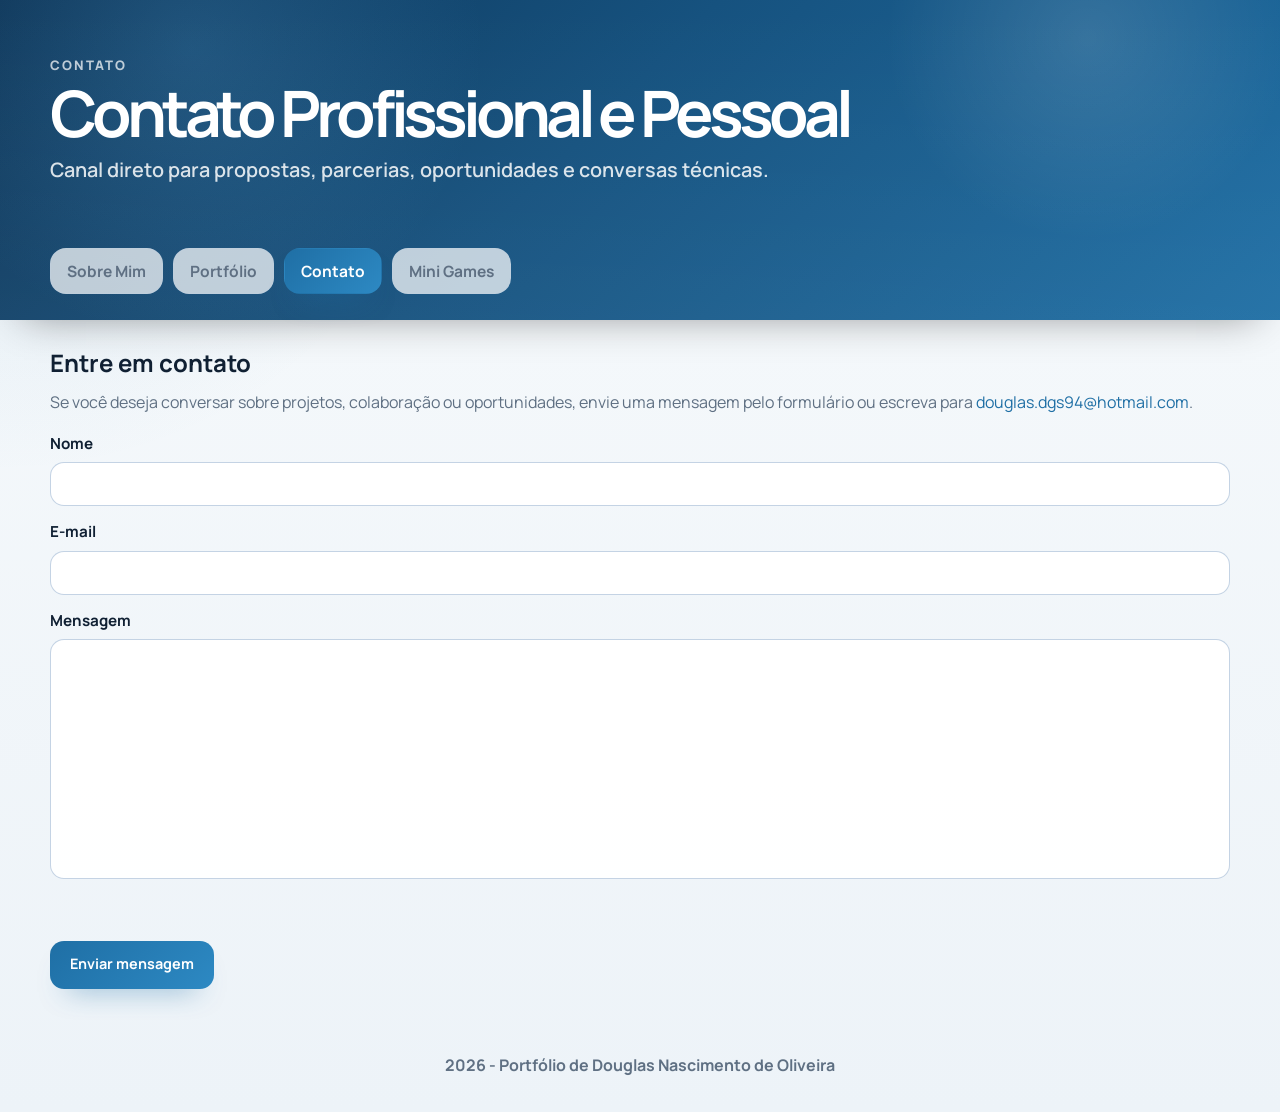
==== contato.html @ 4e3f5810 "Refactor portfolio website: Update contato, minigames, portfolio, and sobre-mim pages; remove formac" ====
﻿<!DOCTYPE html>
<html lang="pt-BR">
<head>
    <meta charset="UTF-8">
    <meta name="viewport" content="width=device-width, initial-scale=1.0">
    <title>Contato | Portfólio</title>
    <link rel="preconnect" href="https://fonts.googleapis.com">
    <link rel="preconnect" href="https://fonts.gstatic.com" crossorigin>
    <link href="https://fonts.googleapis.com/css2?family=Manrope:wght@400;600;700;800&display=swap" rel="stylesheet">
    <link href="https://unpkg.com/boxicons@2.1.4/css/boxicons.min.css" rel="stylesheet">
    <link rel="stylesheet" href="assets/style.css">
    <script src="assets/js/site.js" defer></script>
</head>
<body>
    <header>
        <div class="hero">
            <div class="hero-copy">
                <p class="eyebrow">Contato</p>
                <h1>Contato Profissional e Pessoal</h1>
                <h2>Canal direto para propostas, parcerias, oportunidades e conversas técnicas.</h2>
            </div>
        </div>
    </header>

    <main class="container">
        <nav class="site-nav" aria-label="Navegação principal">
            <button class="nav-toggle" type="button" aria-expanded="false" aria-label="Abrir navegação" data-nav-toggle>
                <span></span>
                <span></span>
                <span></span>
            </button>
            <div class="tabs" data-nav-menu>
                <a class="tab-link" href="sobre-mim.html">Sobre Mim</a>
                <a class="tab-link" href="portfolio.html">Portfólio</a>
                <a class="tab-link active" href="contato.html">Contato</a>
                <div class="tab-dropdown">
                    <a class="tab-link" href="minigames.html">Mini Games</a>
                    <div class="dropdown-menu">
                        <a class="dropdown-link" href="minigames.html">Snake</a>
                        <a class="dropdown-link" href="minigames.html?game=pong">Pong</a>
                        <a class="dropdown-link" href="minigames.html?game=arkanoid">Arkanoid</a>
                    </div>
                </div>
            </div>
        </nav>

        <section class="card highlight">
            <h2>Entre em contato</h2>
            <p class="lead">Se você deseja conversar sobre projetos, colaboração ou oportunidades, envie uma mensagem pelo formulário ou escreva para <a href="mailto:douglas.dgs94@hotmail.com">douglas.dgs94@hotmail.com</a>.</p>

            <form class="contact-form" id="contact-form">
                <div>
                    <label for="name">Nome</label>
                    <input type="text" id="name" name="name" required>
                </div>

                <div class="form-row">
                    <div>
                        <label for="email">E-mail</label>
                        <input type="email" id="email" name="email" required>
                    </div>
                </div>

                <div>
                    <label for="message">Mensagem</label>
                    <textarea id="message" name="message" rows="6" required></textarea>
                </div>

                <div id="form-status" class="form-status" aria-live="polite"></div>
                <button class="btn" id="submit-button" type="submit">Enviar mensagem</button>
            </form>
        </section>
    </main>

    <footer class="footer">
        2026 - Portfólio de Douglas Nascimento de Oliveira
    </footer>
    <script>
        const FORMSPREE_ENDPOINT = "https://formspree.io/f/maqpvley";

        const form = document.getElementById("contact-form");
        const status = document.getElementById("form-status");
        const submitButton = document.getElementById("submit-button");

        function setStatus(message, type) {
            status.textContent = message;
            status.className = `form-status ${type}`;
        }

        form.addEventListener("submit", async (event) => {
            event.preventDefault();

            if (FORMSPREE_ENDPOINT.includes("SEU_FORM_ID")) {
                setStatus("Configure o endpoint do Formspree no arquivo contato.html para ativar o envio.", "error");
                return;
            }

            const formData = new FormData(form);
            submitButton.disabled = true;
            submitButton.textContent = "Enviando...";
            setStatus("", "");

            try {
                const response = await fetch(FORMSPREE_ENDPOINT, {
                    method: "POST",
                    headers: {
                        Accept: "application/json"
                    },
                    body: formData
                });

                if (!response.ok) {
                    throw new Error("Falha no envio");
                }

                form.reset();
                setStatus("Mensagem enviada com sucesso.", "success");
            } catch (error) {
                setStatus("Não foi possível enviar a mensagem agora. Tente novamente em instantes.", "error");
            } finally {
                submitButton.disabled = false;
                submitButton.textContent = "Enviar mensagem";
            }
        });
    </script>
</body>
</html>
---- assets/style.css ----
:root {
  --bg: #f4f7fb;
  --bg-soft: #e8eef6;
  --surface: rgba(255, 255, 255, 0.84);
  --surface-strong: #ffffff;
  --text: #102033;
  --muted: #5f7083;
  --primary: #1f6fa5;
  --primary-light: #2d89c3;
  --primary-dark: #0f3f63;
  --accent: #7b8ea3;
  --border: rgba(155, 176, 199, 0.26);
  --border-strong: rgba(121, 153, 186, 0.36);
  --shadow: 0 24px 60px -34px rgba(17, 45, 72, 0.36);
  --shadow-soft: 0 18px 42px -30px rgba(17, 45, 72, 0.28);
  --radius: 22px;
  --radius-sm: 14px;
}

* {
  box-sizing: border-box;
}

html {
  overflow-y: scroll;
  scroll-behavior: smooth;
}

body {
  margin: 0;
  font-family: "Manrope", "Segoe UI", system-ui, -apple-system, sans-serif;
  color: var(--text);
  line-height: 1.6;
  min-height: 100vh;
  display: flex;
  flex-direction: column;
  background:
    radial-gradient(circle at top left, rgba(31, 111, 165, 0.12), transparent 28%),
    linear-gradient(180deg, #f7fafc 0%, #edf3f8 100%);
}

main {
  flex: 1;
  width: 100%;
}

a {
  color: var(--primary);
  text-decoration: none;
  transition: color 0.2s ease;
}

a:hover {
  color: var(--primary-light);
}

header {
  position: relative;
  overflow: hidden;
  padding: 34px 16px 110px;
  min-height: 320px;
  color: #fff;
  background:
    radial-gradient(circle at 15% 15%, rgba(88, 165, 217, 0.22), transparent 26%),
    radial-gradient(circle at 85% 12%, rgba(255, 255, 255, 0.12), transparent 18%),
    linear-gradient(135deg, #0e3557 0%, #16527f 45%, #1f6fa5 100%);
  box-shadow: 0 18px 40px -24px rgba(0, 0, 0, 0.45);
}

header::after {
  content: "";
  position: absolute;
  inset: 0;
  background: linear-gradient(180deg, transparent 0%, rgba(255, 255, 255, 0.04) 100%);
  pointer-events: none;
}

.container {
  width: min(1180px, calc(100vw - 32px));
  margin: -72px auto 0;
  position: relative;
  z-index: 2;
}

.hero {
  width: min(1180px, 100%);
  margin: 0 auto;
  display: grid;
  gap: 12px;
  align-items: center;
  min-height: 176px;
}

.hero-split {
  grid-template-columns: minmax(0, 1.2fr) minmax(240px, 0.8fr);
  gap: 28px;
}

.hero-copy {
  display: grid;
  gap: 4px;
  align-content: start;
}

.hero-panel {
  display: grid;
  gap: 14px;
  justify-self: end;
}

.hero .eyebrow {
  margin: 0;
  min-height: 20px;
  font-size: 0.82rem;
  font-weight: 800;
  line-height: 1.2;
  letter-spacing: 0.14em;
  text-transform: uppercase;
  color: rgba(255, 255, 255, 0.72);
}

.hero h1 {
  margin: 0;
  min-height: 68px;
  font-size: clamp(2.35rem, 5vw, 4.25rem);
  line-height: 0.98;
  letter-spacing: -0.08em;
}

.hero h2 {
  margin: 0;
  max-width: 760px;
  min-height: 0;
  font-size: clamp(1.02rem, 2vw, 1.24rem);
  font-weight: 600;
  color: rgba(255, 255, 255, 0.84);
}

.hero p {
  margin: 0;
  color: rgba(255, 255, 255, 0.86);
}

.hero-typing-line {
  margin: 0;
  min-height: 30px;
  font-size: 1.04rem;
  font-weight: 600;
}

.typed-text {
  color: #dbf1ff;
}

.typed-cursor {
  display: inline-block;
  margin-left: 4px;
  color: #dbf1ff;
  animation: typing-cursor 0.9s infinite;
}

@keyframes typing-cursor {
  0%, 49% {
    opacity: 1;
  }

  50%, 100% {
    opacity: 0;
  }
}

.hero-actions,
.hero-meta {
  display: flex;
  flex-wrap: wrap;
  gap: 12px;
}

.hero-pill,
.hero-stat {
  border: 1px solid rgba(255, 255, 255, 0.14);
  background: transparent;
  backdrop-filter: none;
  box-shadow: none;
}

.hero-pill {
  display: inline-flex;
  align-items: center;
  justify-content: center;
  min-height: 42px;
  padding: 10px 16px;
  border-radius: 999px;
  color: rgba(255, 255, 255, 0.92);
  font-weight: 700;
}

.hero-stat {
  padding: 0;
  border: none;
}

.hero-stat strong,
.hero-stat span {
  display: block;
}

.hero-stat strong {
  font-size: 1.38rem;
  font-weight: 800;
}

.hero-stat span {
  color: rgba(255, 255, 255, 0.74);
}

.site-nav {
  margin-bottom: 22px;
}

.site-nav + section,
.site-nav + .grid,
.site-nav + .card {
  margin-top: 42px;
}

.nav-toggle {
  display: none;
  width: 52px;
  height: 52px;
  margin-left: auto;
  margin-bottom: 12px;
  border: 1px solid rgba(214, 224, 234, 0.92);
  border-radius: 16px;
  background: rgba(255, 255, 255, 0.9);
  box-shadow: var(--shadow-soft);
  padding: 0;
  cursor: pointer;
}

.nav-toggle span {
  display: block;
  width: 20px;
  height: 2px;
  margin: 4px auto;
  border-radius: 999px;
  background: var(--primary-dark);
}

.tabs {
  display: flex;
  align-items: center;
  gap: 10px;
  padding: 0;
  margin: 0;
  border: none;
  background: transparent;
  backdrop-filter: none;
  box-shadow: none;
  flex-wrap: wrap;
}

.tab-link {
  display: inline-flex;
  align-items: center;
  justify-content: center;
  min-height: 46px;
  padding: 0 16px;
  border-radius: 16px;
  border: 1px solid rgba(191, 208, 225, 0.42);
  background: rgba(255, 255, 255, 0.72);
  color: var(--muted);
  font-size: 0.97rem;
  font-weight: 700;
  text-align: center;
  transition: transform 0.2s ease, color 0.2s ease, background 0.2s ease, border-color 0.2s ease, box-shadow 0.2s ease;
}

.tab-link:hover {
  transform: translateY(-1px);
  color: var(--primary);
  background: rgba(255, 255, 255, 0.96);
  border-color: rgba(45, 137, 195, 0.28);
}

.tab-link.active {
  color: #fff;
  background: linear-gradient(135deg, var(--primary) 0%, var(--primary-light) 100%);
  border-color: transparent;
  box-shadow: 0 16px 30px -18px rgba(31, 111, 165, 0.72);
}

.tab-dropdown {
  position: relative;
}

.dropdown-menu {
  position: absolute;
  top: calc(100% + 8px);
  left: 0;
  min-width: 100%;
  display: grid;
  gap: 6px;
  padding: 8px;
  border-radius: 18px;
  border: 1px solid rgba(214, 224, 234, 0.92);
  background: rgba(255, 255, 255, 0.96);
  box-shadow: var(--shadow-soft);
  opacity: 0;
  visibility: hidden;
  transform: translateY(-6px);
  transition: opacity 0.18s ease, transform 0.18s ease, visibility 0.18s ease;
  z-index: 30;
}

.tab-dropdown:hover .dropdown-menu,
.tab-dropdown:focus-within .dropdown-menu {
  opacity: 1;
  visibility: visible;
  transform: translateY(0);
}

.dropdown-link {
  display: inline-flex;
  align-items: center;
  justify-content: center;
  min-height: 42px;
  padding: 10px 12px;
  border-radius: 12px;
  color: var(--muted);
  font-weight: 700;
}

.dropdown-link:hover {
  color: var(--primary);
  background: rgba(45, 137, 195, 0.08);
}

.card {
  margin-bottom: 20px;
  padding: 8px 0 18px;
  border-radius: 0;
  border: none;
  background: transparent;
  backdrop-filter: none;
  box-shadow: none;
}

.highlight {
  border: none;
  background: transparent;
}

.grid {
  display: grid;
  gap: 16px;
}

.cols-2 {
  grid-template-columns: repeat(auto-fit, minmax(280px, 1fr));
}

.cols-3 {
  grid-template-columns: repeat(auto-fit, minmax(230px, 1fr));
}

.lead {
  margin: 0 0 16px;
  color: var(--muted);
}

.muted {
  color: var(--muted);
}

.badge {
  display: inline-flex;
  align-items: center;
  justify-content: center;
  width: fit-content;
  min-height: 36px;
  padding: 6px 12px;
  border-radius: 999px;
  font-size: 0.82rem;
  font-weight: 800;
}

.badge.success {
  color: #146b56;
  background: rgba(76, 196, 159, 0.14);
}

.badge.muted {
  color: #607184;
  background: rgba(96, 113, 132, 0.1);
}

.notice {
  padding: 14px 16px;
  border-radius: 14px;
  border: 1px dashed rgba(159, 184, 209, 0.54);
  background: rgba(234, 242, 251, 0.82);
  color: var(--muted);
}

.info-strip {
  display: flex;
  gap: 12px;
  align-items: flex-start;
}

.info-icon {
  width: 34px;
  height: 34px;
  border-radius: 50%;
  display: grid;
  place-items: center;
  flex-shrink: 0;
  color: var(--primary);
  background: rgba(31, 111, 165, 0.1);
}

.profile-summary {
  display: grid;
  grid-template-columns: minmax(180px, 240px) minmax(0, 1fr);
  gap: 28px;
  align-items: center;
}

.profile-photo {
  width: 100%;
  max-width: 228px;
  justify-self: center;
  border-radius: 24px;
  border: 1px solid rgba(194, 214, 234, 0.7);
  box-shadow: 0 24px 44px -32px rgba(17, 45, 72, 0.42);
}

.topic-card {
  display: grid;
  gap: 10px;
  padding: 20px;
  border-radius: 18px;
  border: 1px solid rgba(216, 228, 241, 0.92);
  background: var(--surface-strong);
  transition: transform 0.22s ease, box-shadow 0.22s ease, border-color 0.22s ease;
}

.topic-card:hover {
  transform: translateY(-5px);
  border-color: rgba(45, 137, 195, 0.38);
  box-shadow: 0 24px 50px -36px rgba(17, 45, 72, 0.42);
}

.topic-card h3,
.card h2,
.card h3 {
  margin: 0 0 8px;
}

.bullet-list {
  margin: 0;
  padding-left: 18px;
  display: grid;
  gap: 8px;
  color: var(--muted);
}

.contact-form {
  display: grid;
  gap: 14px;
}

.form-row {
  display: grid;
  gap: 18px;
  grid-template-columns: repeat(auto-fit, minmax(220px, 1fr));
}

label {
  display: block;
  margin-bottom: 6px;
  font-size: 0.95rem;
  font-weight: 700;
}

input,
textarea,
button {
  font-family: inherit;
}

input,
textarea {
  width: 100%;
  padding: 12px 14px;
  border-radius: 14px;
  border: 1px solid rgba(183, 202, 223, 0.82);
  background: rgba(255, 255, 255, 0.94);
  color: var(--text);
  transition: border-color 0.16s ease, box-shadow 0.16s ease, transform 0.16s ease;
}

textarea {
  min-height: 240px;
  resize: none;
}

input:focus,
textarea:focus {
  outline: none;
  border-color: rgba(45, 137, 195, 0.5);
  box-shadow: 0 0 0 4px rgba(45, 137, 195, 0.12);
}

.btn {
  display: inline-flex;
  align-items: center;
  justify-content: center;
  width: fit-content;
  min-height: 48px;
  padding: 0 20px;
  border: none;
  border-radius: 14px;
  background: linear-gradient(135deg, var(--primary) 0%, var(--primary-light) 100%);
  color: #fff;
  font-size: 0.9rem;
  font-weight: 700;
  line-height: 1;
  white-space: nowrap;
  cursor: pointer;
  box-shadow: 0 16px 28px -18px rgba(31, 111, 165, 0.72);
  transition: transform 0.18s ease, box-shadow 0.18s ease, filter 0.18s ease;
}

.btn:hover {
  transform: translateY(-2px);
  box-shadow: 0 22px 36px -20px rgba(31, 111, 165, 0.72);
  filter: saturate(1.05);
  color: #fff;
}

.btn .bx {
  margin-right: 8px;
  font-size: 1.1rem;
}

.social-links {
  display: flex;
  gap: 12px;
  flex-wrap: wrap;
  margin-top: 10px;
}

.social-link {
  width: 48px;
  height: 48px;
  display: inline-flex;
  align-items: center;
  justify-content: center;
  border-radius: 14px;
  border: 1px solid rgba(191, 208, 225, 0.42);
  background: rgba(255, 255, 255, 0.72);
  color: var(--primary);
  box-shadow: var(--shadow-soft);
  transition: transform 0.18s ease, box-shadow 0.18s ease, background 0.18s ease, color 0.18s ease;
}

.social-link .bx {
  font-size: 1.35rem;
}

.social-link:hover {
  transform: translateY(-2px);
  background: linear-gradient(135deg, var(--primary) 0%, var(--primary-light) 100%);
  color: #fff;
  box-shadow: 0 18px 32px -20px rgba(31, 111, 165, 0.62);
}

.actions {
  display: flex;
  gap: 10px;
  flex-wrap: wrap;
}

.actions .btn {
  width: 100%;
}

.cards-equal {
  align-items: stretch;
}

.cards-equal .topic-card {
  min-height: 280px;
  height: 100%;
}

.cards-equal .topic-card .actions {
  margin-top: auto;
  padding-top: 18px;
}

.timeline-card {
  overflow: hidden;
}

.timeline {
  position: relative;
  display: grid;
  gap: 22px;
  padding-left: 24px;
}

.timeline::before {
  content: "";
  position: absolute;
  left: 67px;
  top: 8px;
  bottom: 8px;
  width: 2px;
  background: linear-gradient(180deg, #cfe0f1 0%, #8ab2d1 100%);
}

.timeline-item {
  position: relative;
  display: grid;
  grid-template-columns: 84px minmax(0, 1fr);
  gap: 22px;
  align-items: start;
}

.timeline-year {
  position: relative;
  padding-top: 2px;
  color: var(--primary);
  font-weight: 800;
  letter-spacing: 0.04em;
  text-transform: uppercase;
}

.timeline-year::after {
  content: "";
  position: absolute;
  top: 8px;
  right: -14px;
  width: 14px;
  height: 14px;
  border-radius: 50%;
  background: #ffffff;
  border: 4px solid var(--primary);
  box-shadow: 0 0 0 6px rgba(31, 111, 165, 0.12);
}

.timeline-content {
  min-width: 0;
}

.form-status {
  min-height: 24px;
  margin-top: 2px;
  font-size: 0.92rem;
  font-weight: 700;
}

.form-status.success {
  color: #0b7a5b;
}

.form-status.error {
  color: #b11d3f;
}

.btn:disabled {
  opacity: 0.72;
  cursor: wait;
  transform: none;
}

.footer {
  padding: 26px 12px 34px;
  text-align: center;
  color: var(--muted);
  font-weight: 700;
}

.snake-layout {
  margin-top: 42px;
  align-items: start;
  grid-template-columns: minmax(0, 1.35fr) minmax(320px, 0.8fr);
}

.snake-layout > .card {
  margin-bottom: 0;
  align-self: start;
  height: 100%;
  padding: 0;
  border: none;
  background: transparent;
  box-shadow: none;
  backdrop-filter: none;
}

.snake-stage {
  display: grid;
  gap: 14px;
}

.game-stage-header {
  display: grid;
  grid-template-columns: 0 minmax(0, 1fr) auto;
  align-items: center;
  gap: 12px;
  min-height: 56px;
}

.game-stage-spacer {
  display: none;
}

.game-stage-title {
  margin: 0;
  justify-self: start;
  text-align: left;
  font-size: 1.18rem;
  line-height: 1.1;
  white-space: nowrap;
}

.game-stage-meta {
  display: flex;
  align-items: center;
  justify-content: flex-end;
  gap: 18px;
  flex-wrap: nowrap;
  min-width: 0;
}

.game-stage-scoreboard {
  display: flex;
  justify-content: flex-end;
  gap: 10px;
  flex-wrap: nowrap;
  flex: 0 0 auto;
}

.game-lives {
  display: flex;
  align-items: center;
  order: -1;
  flex: 0 0 auto;
  gap: 8px;
  margin-right: 6px;
  min-width: 52px;
}

.game-life-icon {
  font-size: 1.3rem;
  line-height: 1;
  color: #ff4f6f;
  filter: drop-shadow(0 2px 6px rgba(255, 79, 111, 0.22));
}

.game-life-icon.empty {
  color: #b8c5d8;
  filter: none;
}

.game-stage-chip {
  display: inline-flex;
  align-items: center;
  justify-content: center;
  min-width: 96px;
  gap: 6px;
  padding: 8px 12px;
  border-radius: 999px;
  border: 1px solid #d4e4fb;
  background: #eef4fb;
  color: #144c73;
  font-size: 0.88rem;
  font-weight: 800;
  white-space: nowrap;
}

.snake-board-shell {
  padding: 16px;
  border-radius: 24px;
  background:
    radial-gradient(circle at top left, rgba(57, 151, 211, 0.18), transparent 32%),
    linear-gradient(180deg, rgba(232, 242, 252, 0.95) 0%, rgba(214, 231, 247, 0.88) 100%);
  border: 1px solid #cfe0f1;
  box-shadow: inset 0 1px 0 rgba(255, 255, 255, 0.7);
}

.snake-board {
  width: 100%;
  max-width: 760px;
  aspect-ratio: 16 / 9;
  display: block;
  margin: 0 auto;
  border-radius: 18px;
  border: 1px solid #b9d1e6;
  background: #0c1f30;
  box-shadow:
    inset 0 0 0 1px rgba(255, 255, 255, 0.04),
    0 18px 40px -28px rgba(10, 42, 74, 0.42);
}

.snake-actions {
  display: flex;
  gap: 12px;
  flex-wrap: wrap;
  align-items: center;
}

.snake-actions .notice {
  flex: 1 1 260px;
}

.snake-panel {
  display: flex;
  flex-direction: column;
  gap: 18px;
}

.control-section {
  display: flex;
  flex: 1;
  align-items: center;
  justify-content: center;
  text-align: center;
}

.game-pad {
  display: grid;
  grid-template-columns: repeat(3, minmax(74px, 92px));
  gap: 12px;
  justify-content: center;
  margin: 0 auto;
}

.control-btn {
  width: 100%;
  min-height: 74px;
  border-radius: 22px;
  display: inline-flex;
  align-items: center;
  justify-content: center;
  font-size: 1.9rem;
  font-weight: 800;
  padding: 0;
  background: linear-gradient(180deg, #2f84be 0%, #1f6eaa 100%);
  border: 1px solid rgba(10, 58, 95, 0.18);
  box-shadow:
    0 16px 26px -18px rgba(19, 93, 148, 0.8),
    inset 0 1px 0 rgba(255, 255, 255, 0.18);
}

.control-btn svg {
  display: block;
  width: 48px;
  height: 48px;
  overflow: visible;
  user-select: none;
  pointer-events: none;
}

.control-btn path {
  fill: none;
  stroke: #ffffff;
  stroke-width: 3.25;
  stroke-linecap: round;
  stroke-linejoin: round;
}

.control-btn.up {
  grid-column: 2;
}

.control-btn.left {
  grid-column: 1;
  grid-row: 2;
}

.control-btn.down {
  grid-column: 2;
  grid-row: 2;
}

.control-btn.right {
  grid-column: 3;
  grid-row: 2;
}

.snake-actions-panel {
  margin-top: auto;
  flex-direction: column;
  align-items: stretch;
  flex: 0 0 auto;
}

.game-inline-tip {
  color: var(--muted);
  font-weight: 700;
}

.game-inline-tip-panel {
  width: 100%;
  text-align: center;
  font-size: 0.96rem;
  color: #35556f;
}

.snake-actions-panel .notice,
.snake-actions-panel .game-inline-tip-panel {
  width: 100%;
}

.snake-actions-panel .notice {
  flex: 0 0 auto;
  min-height: 0;
  padding: 16px 18px;
}

@media (max-width: 900px) {
  .snake-layout {
    grid-template-columns: 1fr;
  }

  .snake-layout > .card {
    height: auto;
  }

  .game-stage-header {
    grid-template-columns: 1fr;
    min-height: 0;
  }

  .game-stage-meta,
  .game-stage-scoreboard {
    justify-content: center;
  }
}

@media (max-width: 760px) {
  header {
    padding: 28px 16px 96px;
    min-height: 280px;
  }

  .container {
    width: min(100%, calc(100vw - 20px));
    margin-top: -58px;
  }

  .hero,
  .hero-split,
  .profile-summary {
    grid-template-columns: 1fr;
  }

  .hero {
    min-height: 0;
  }

  .hero .eyebrow,
  .hero h1,
  .hero h2 {
    min-height: 0;
  }

  .hero-panel {
    justify-self: stretch;
  }

  .hero-actions,
  .hero-meta {
    flex-direction: column;
    align-items: stretch;
  }

  .hero-pill,
  .hero-actions .btn {
    width: 100%;
  }

  .nav-toggle {
    display: inline-flex;
    flex-direction: column;
    justify-content: center;
    align-items: center;
  }

  .tabs {
    display: none;
    flex-direction: column;
    align-items: stretch;
    gap: 8px;
    padding: 12px;
    border-radius: 20px;
    border: 1px solid rgba(214, 224, 234, 0.92);
    background: rgba(255, 255, 255, 0.92);
    box-shadow: var(--shadow-soft);
  }

  .tabs.is-open {
    display: flex;
  }

  .tab-link,
  .tab-dropdown > .tab-link {
    width: 100%;
    justify-content: flex-start;
  }

  .tab-dropdown {
    display: grid;
    gap: 8px;
  }

  .dropdown-menu {
    position: static;
    min-width: 0;
    display: grid;
    opacity: 1;
    visibility: visible;
    transform: none;
    box-shadow: none;
    background: transparent;
    border: none;
    padding: 0;
  }

  .timeline {
    padding-left: 0;
  }

  .timeline::before {
    left: 8px;
  }

  .timeline-item {
    grid-template-columns: 1fr;
    gap: 14px;
    padding-left: 28px;
  }

  .timeline-year::after {
    left: -27px;
    right: auto;
  }

  .snake-board-shell {
    padding: 12px;
  }

  .game-stage-title {
    font-size: 1.1rem;
  }

  .game-pad {
    grid-template-columns: repeat(3, minmax(70px, 1fr));
    width: 100%;
    max-width: 320px;
  }

  .control-btn {
    min-height: 68px;
    font-size: 1.7rem;
  }

  .control-btn svg {
    width: 44px;
    height: 44px;
  }
}
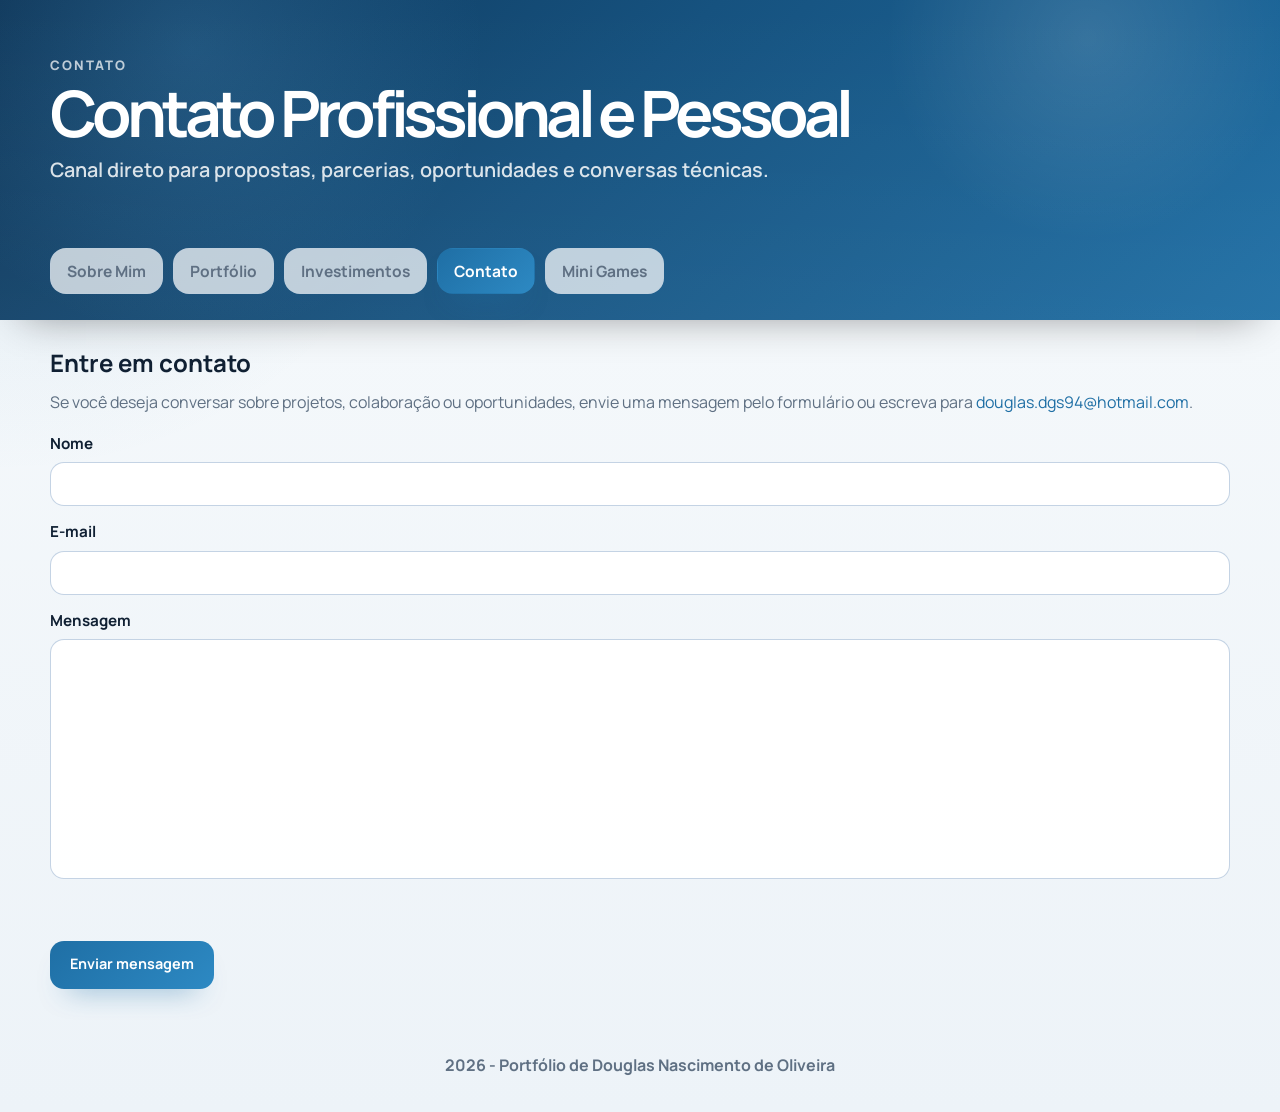
==== commit ada720a9: "Add investments page with Power BI dashboard and project details" ====
--- a/contato.html
+++ b/contato.html
@@ -32,6 +32,7 @@
             <div class="tabs" data-nav-menu>
                 <a class="tab-link" href="sobre-mim.html">Sobre Mim</a>
                 <a class="tab-link" href="portfolio.html">Portfólio</a>
+                <a class="tab-link" href="investimentos.html">Investimentos</a>
                 <a class="tab-link active" href="contato.html">Contato</a>
                 <div class="tab-dropdown">
                     <a class="tab-link" href="minigames.html">Mini Games</a>
--- a/assets/style.css
+++ b/assets/style.css
@@ -684,6 +684,57 @@
   font-weight: 700;
 }
 
+.investments-page {
+  width: min(1560px, calc(100vw - 32px));
+  position: relative;
+  left: 50%;
+  transform: translateX(-50%);
+}
+
+.investments-layout {
+  width: min(1480px, 100%);
+  margin: 0 auto;
+  display: grid;
+  gap: 22px;
+  grid-template-columns: minmax(360px, 410px) minmax(0, 1fr);
+  align-items: stretch;
+}
+
+.investments-shell {
+  display: grid;
+  height: auto;
+}
+
+.investments-info {
+  position: sticky;
+  top: 20px;
+  height: 100%;
+}
+
+.investments-copy {
+  max-width: 760px;
+}
+
+.report-embed {
+  width: 100%;
+  padding: 8px;
+  border-radius: 24px;
+  border: 1px solid rgba(216, 228, 241, 0.92);
+  background: rgba(255, 255, 255, 0.84);
+  box-shadow: var(--shadow-soft);
+}
+
+.report-frame {
+  width: 100%;
+  display: block;
+  aspect-ratio: 16 / 9;
+  height: auto;
+  min-height: 0;
+  border: 0;
+  border-radius: 18px;
+  background: #f8fbfe;
+}
+
 .snake-layout {
   margin-top: 42px;
   align-items: start;
@@ -923,6 +974,25 @@
 }
 
 @media (max-width: 900px) {
+  .investments-layout {
+    width: 100%;
+    grid-template-columns: 1fr;
+  }
+
+  .investments-info {
+    position: static;
+    height: auto;
+  }
+
+  .investments-shell {
+    height: auto;
+  }
+
+  .report-embed {
+    height: auto;
+    min-height: 0;
+  }
+
   .snake-layout {
     grid-template-columns: 1fr;
   }
@@ -939,6 +1009,16 @@
   .game-stage-meta,
   .game-stage-scoreboard {
     justify-content: center;
+  }
+
+  .report-embed {
+    padding: 14px;
+  }
+
+  .report-frame {
+    aspect-ratio: 16 / 9;
+    height: auto;
+    min-height: 0;
   }
 }
 
@@ -949,8 +1029,26 @@
   }
 
   .container {
+      width: min(100%, calc(100vw - 20px));
+      margin-top: -58px;
+    }
+
+  .investments-page {
     width: min(100%, calc(100vw - 20px));
-    margin-top: -58px;
+    left: 0;
+    transform: none;
+  }
+
+  .report-embed {
+    padding: 8px;
+    border-radius: 18px;
+  }
+
+  .report-frame {
+    aspect-ratio: 16 / 9;
+    height: auto;
+    min-height: 0;
+    border-radius: 14px;
   }
 
   .hero,
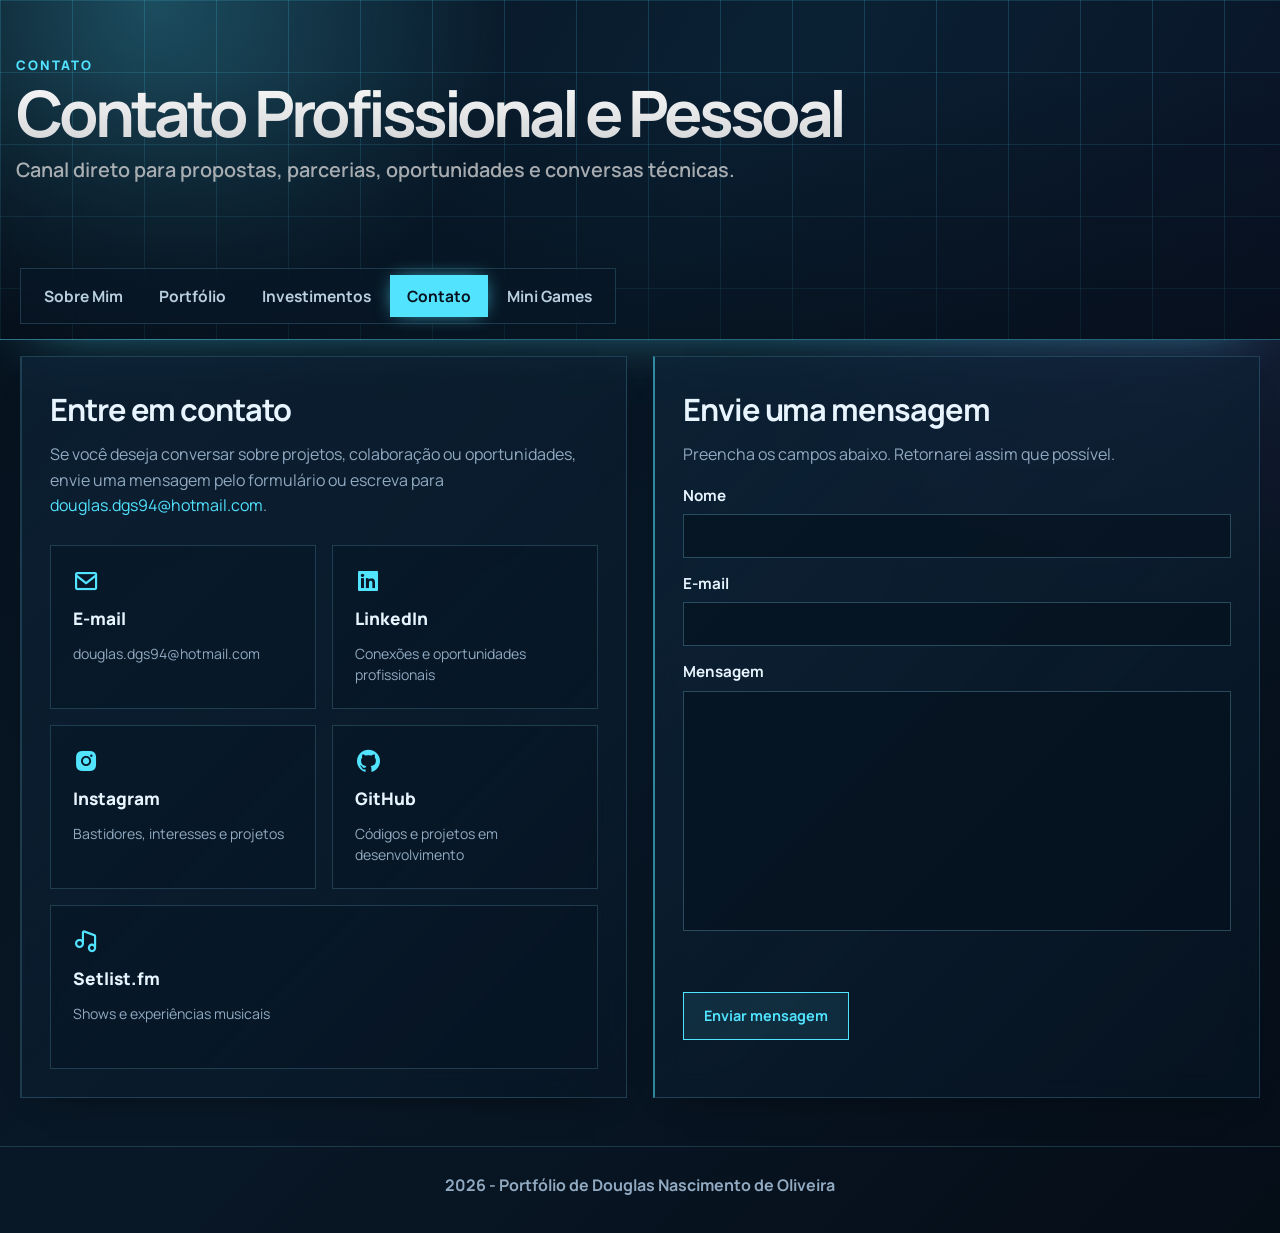
==== commit 00732ee2: "Enhance styling and layout: update container width, refresh visual system with new color scheme, and" ====
--- a/contato.html
+++ b/contato.html
@@ -8,6 +8,8 @@
     <link rel="preconnect" href="https://fonts.gstatic.com" crossorigin>
     <link href="https://fonts.googleapis.com/css2?family=Manrope:wght@400;600;700;800&display=swap" rel="stylesheet">
     <link href="https://unpkg.com/boxicons@2.1.4/css/boxicons.min.css" rel="stylesheet">
+    <link rel="icon" type="image/png" href="assets/favicon.png">
+    <link rel="shortcut icon" href="assets/favicon.png" type="image/png">
     <link rel="stylesheet" href="assets/style.css">
     <script src="assets/js/site.js" defer></script>
 </head>
@@ -30,12 +32,13 @@
                 <span></span>
             </button>
             <div class="tabs" data-nav-menu>
-                <a class="tab-link" href="sobre-mim.html">Sobre Mim</a>
+                <a class="tab-link" href="index.html">Sobre Mim</a>
                 <a class="tab-link" href="portfolio.html">Portfólio</a>
                 <a class="tab-link" href="investimentos.html">Investimentos</a>
                 <a class="tab-link active" href="contato.html">Contato</a>
-                <div class="tab-dropdown">
+                <div class="tab-dropdown" data-dropdown>
                     <a class="tab-link" href="minigames.html">Mini Games</a>
+                    <button class="dropdown-toggle" type="button" aria-expanded="false" aria-label="Abrir submenu de Mini Games" data-dropdown-toggle>+</button>
                     <div class="dropdown-menu">
                         <a class="dropdown-link" href="minigames.html">Snake</a>
                         <a class="dropdown-link" href="minigames.html?game=pong">Pong</a>
@@ -45,10 +48,43 @@
             </div>
         </nav>
 
-        <section class="card highlight">
+        <div class="contact-layout">
+        <section class="card highlight contact-info-card">
             <h2>Entre em contato</h2>
             <p class="lead">Se você deseja conversar sobre projetos, colaboração ou oportunidades, envie uma mensagem pelo formulário ou escreva para <a href="mailto:douglas.dgs94@hotmail.com">douglas.dgs94@hotmail.com</a>.</p>
 
+            <div class="contact-channel-grid" aria-label="Canais de contato">
+                <a class="topic-card contact-channel" href="mailto:douglas.dgs94@hotmail.com">
+                    <i class="bx bx-envelope channel-icon" aria-hidden="true"></i>
+                    <span class="channel-name">E-mail</span>
+                    <span class="channel-detail">douglas.dgs94@hotmail.com</span>
+                </a>
+                <a class="topic-card contact-channel" href="https://www.linkedin.com/in/douglas-nascimento-de-oliveira" target="_blank" rel="noreferrer">
+                    <i class="bx bxl-linkedin-square channel-icon" aria-hidden="true"></i>
+                    <span class="channel-name">LinkedIn</span>
+                    <span class="channel-detail">Conexões e oportunidades profissionais</span>
+                </a>
+                <a class="topic-card contact-channel" href="https://www.instagram.com/doug_nsc" target="_blank" rel="noreferrer">
+                    <i class="bx bxl-instagram-alt channel-icon" aria-hidden="true"></i>
+                    <span class="channel-name">Instagram</span>
+                    <span class="channel-detail">Bastidores, interesses e projetos</span>
+                </a>
+                <a class="topic-card contact-channel" href="https://github.com/DouglasNOliveira" target="_blank" rel="noreferrer">
+                    <i class="bx bxl-github channel-icon" aria-hidden="true"></i>
+                    <span class="channel-name">GitHub</span>
+                    <span class="channel-detail">Códigos e projetos em desenvolvimento</span>
+                </a>
+                <a class="topic-card contact-channel" href="https://www.setlist.fm/user/doug_nsc" target="_blank" rel="noreferrer">
+                    <i class="bx bx-music channel-icon" aria-hidden="true"></i>
+                    <span class="channel-name">Setlist.fm</span>
+                    <span class="channel-detail">Shows e experiências musicais</span>
+                </a>
+            </div>
+        </section>
+
+        <section class="card contact-form-card">
+            <h2>Envie uma mensagem</h2>
+            <p class="lead">Preencha os campos abaixo. Retornarei assim que possível.</p>
             <form class="contact-form" id="contact-form">
                 <div>
                     <label for="name">Nome</label>
@@ -71,6 +107,7 @@
                 <button class="btn" id="submit-button" type="submit">Enviar mensagem</button>
             </form>
         </section>
+        </div>
     </main>
 
     <footer class="footer">
--- a/assets/style.css
+++ b/assets/style.css
@@ -76,7 +76,7 @@
 }
 
 .container {
-  width: min(1180px, calc(100vw - 32px));
+  width: min(1300px, calc(100vw - 32px));
   margin: -72px auto 0;
   position: relative;
   z-index: 2;
@@ -292,6 +292,34 @@
 
 .tab-dropdown {
   position: relative;
+}
+
+.dropdown-toggle {
+  display: none;
+  width: 46px;
+  min-width: 46px;
+  min-height: 46px;
+  padding: 0;
+  border: 1px solid rgba(191, 208, 225, 0.42);
+  border-radius: 16px;
+  background: rgba(255, 255, 255, 0.72);
+  color: var(--muted);
+  font-size: 1rem;
+  font-weight: 800;
+  cursor: pointer;
+  transition: transform 0.2s ease, color 0.2s ease, background 0.2s ease, border-color 0.2s ease, box-shadow 0.2s ease;
+}
+
+.dropdown-toggle:hover {
+  transform: translateY(-1px);
+  color: var(--primary);
+  background: rgba(255, 255, 255, 0.96);
+  border-color: rgba(45, 137, 195, 0.28);
+}
+
+.dropdown-toggle:focus-visible {
+  outline: none;
+  box-shadow: 0 0 0 4px rgba(45, 137, 195, 0.12);
 }
 
 .dropdown-menu {
@@ -1113,15 +1141,36 @@
 
   .tab-dropdown {
     display: grid;
+    grid-template-columns: minmax(0, 1fr) auto;
+    align-items: start;
     gap: 8px;
+  }
+
+  .tab-dropdown > .tab-link {
+    width: auto;
+    min-width: 0;
+  }
+
+  .dropdown-toggle {
+    display: inline-flex;
+    align-items: center;
+    justify-content: center;
+  }
+
+  .tab-dropdown.is-open .dropdown-toggle {
+    color: #fff;
+    background: linear-gradient(135deg, var(--primary) 0%, var(--primary-light) 100%);
+    border-color: transparent;
+    box-shadow: 0 16px 30px -18px rgba(31, 111, 165, 0.72);
   }
 
   .dropdown-menu {
     position: static;
+    grid-column: 1 / -1;
     min-width: 0;
-    display: grid;
-    opacity: 1;
-    visibility: visible;
+    display: none;
+    opacity: 0;
+    visibility: hidden;
     transform: none;
     box-shadow: none;
     background: transparent;
@@ -1129,6 +1178,12 @@
     padding: 0;
   }
 
+  .tab-dropdown.is-open .dropdown-menu {
+    display: grid;
+    opacity: 1;
+    visibility: visible;
+  }
+
   .timeline {
     padding-left: 0;
   }
@@ -1172,3 +1227,281 @@
     height: 44px;
   }
 }
+
+/* --------------------------------------------------------------------------
+   Visual system refresh: clean, transparent and neon
+   -------------------------------------------------------------------------- */
+:root {
+  --bg: #07111d;
+  --bg-soft: #0a1828;
+  --surface: rgba(11, 29, 47, 0.62);
+  --surface-strong: rgba(12, 31, 51, 0.78);
+  --text: #e8f5ff;
+  --muted: #91aac1;
+  --primary: #52e3ff;
+  --primary-light: #a075ff;
+  --primary-dark: #30c6e5;
+  --accent: #a075ff;
+  --border: rgba(125, 224, 255, 0.18);
+  --border-strong: rgba(125, 224, 255, 0.4);
+  --shadow: 0 24px 60px -36px rgba(0, 0, 0, 0.86);
+  --shadow-soft: 0 16px 38px -30px rgba(0, 0, 0, 0.9);
+  --radius: 0;
+  --radius-sm: 0;
+}
+
+body {
+  background:
+    radial-gradient(circle at 10% 0%, rgba(82, 227, 255, 0.12), transparent 26rem),
+    radial-gradient(circle at 92% 16%, rgba(160, 117, 255, 0.11), transparent 28rem),
+    linear-gradient(135deg, #06101b 0%, #091827 52%, #050d17 100%);
+}
+
+body::before {
+  content: "";
+  position: fixed;
+  inset: 0;
+  z-index: -1;
+  pointer-events: none;
+  opacity: 0.28;
+  background-image:
+    linear-gradient(rgba(110, 220, 255, 0.06) 1px, transparent 1px),
+    linear-gradient(90deg, rgba(110, 220, 255, 0.06) 1px, transparent 1px);
+  background-size: 48px 48px;
+  mask-image: linear-gradient(to bottom, #000, transparent 82%);
+}
+
+a { color: var(--primary); }
+a:hover { color: #c1f6ff; }
+
+header {
+  min-height: 340px;
+  padding-bottom: 124px;
+  background:
+    linear-gradient(90deg, rgba(82, 227, 255, 0.17) 1px, transparent 1px),
+    linear-gradient(rgba(82, 227, 255, 0.14) 1px, transparent 1px),
+    radial-gradient(circle at 12% 0%, rgba(82, 227, 255, 0.28), transparent 30%),
+    linear-gradient(120deg, #06101d 0%, #0a2134 55%, #0a1326 100%);
+  background-size: 72px 72px, 72px 72px, auto, auto;
+  border-bottom: 1px solid rgba(82, 227, 255, 0.36);
+  box-shadow: 0 20px 55px -38px rgba(82, 227, 255, 0.65);
+}
+
+header::after { background: linear-gradient(180deg, transparent 20%, rgba(5, 13, 23, 0.6) 100%); }
+.hero { width: min(1300px, 100%); }
+.hero .eyebrow { color: var(--primary); }
+.hero h1 { letter-spacing: -0.065em; }
+.typed-text, .typed-cursor { color: var(--primary); }
+
+.hero-pill,
+.hero-stat {
+  border-color: rgba(82, 227, 255, 0.3);
+  background: rgba(7, 22, 37, 0.32);
+  backdrop-filter: blur(10px);
+}
+.hero-pill { border-radius: 0; }
+
+.container { width: min(1300px, calc(100vw - 40px)); }
+.site-nav { margin-bottom: 32px; }
+.site-nav {
+  position: relative;
+  z-index: 40;
+}
+.tabs {
+  width: fit-content;
+  max-width: 100%;
+  padding: 6px;
+  gap: 2px;
+  border: 1px solid var(--border);
+  background: rgba(8, 23, 38, 0.66);
+  backdrop-filter: blur(16px);
+  position: relative;
+  z-index: 1;
+}
+.tab-link,
+.dropdown-toggle {
+  min-height: 42px;
+  border: 1px solid transparent;
+  border-radius: 0;
+  background: transparent;
+  color: #b9cfdf;
+}
+.tab-link:hover,
+.dropdown-toggle:hover {
+  transform: none;
+  color: var(--primary);
+  background: rgba(82, 227, 255, 0.08);
+  border-color: rgba(82, 227, 255, 0.25);
+}
+.tab-link.active {
+  color: #06111d;
+  background: var(--primary);
+  border-color: var(--primary);
+  box-shadow: 0 0 20px -6px var(--primary);
+}
+.dropdown-menu {
+  border-radius: 0;
+  border-color: var(--border);
+  background: rgba(7, 20, 34, 0.96);
+  box-shadow: var(--shadow);
+  z-index: 50;
+}
+.dropdown-link { border-radius: 0; color: #b9cfdf; }
+.dropdown-link:hover { color: var(--primary); background: rgba(82, 227, 255, 0.08); }
+
+.card {
+  margin-bottom: 26px;
+  padding: 28px;
+  border: 1px solid var(--border);
+  border-left: 2px solid rgba(82, 227, 255, 0.55);
+  background: linear-gradient(135deg, rgba(15, 39, 61, 0.6), rgba(8, 24, 40, 0.42));
+  backdrop-filter: blur(14px);
+  box-shadow: var(--shadow-soft);
+}
+.highlight { border-color: var(--border); }
+.compact-heading {
+  padding-top: 16px;
+  padding-bottom: 16px;
+}
+.compact-heading h2 { margin-bottom: 0; }
+.card h2 { font-size: clamp(1.45rem, 2.4vw, 2rem); letter-spacing: -0.035em; }
+.lead, .muted, .bullet-list { color: var(--muted); }
+
+.contact-layout {
+  width: min(1280px, 100%);
+  margin: 0 auto;
+  display: grid;
+  grid-template-columns: repeat(2, minmax(0, 1fr));
+  gap: 26px;
+  align-items: stretch;
+}
+.contact-layout .card {
+  height: 100%;
+  margin-bottom: 0;
+}
+.contact-channel-grid {
+  display: grid;
+  grid-template-columns: repeat(2, minmax(0, 1fr));
+  gap: 16px;
+  margin-top: 26px;
+}
+.contact-channel-grid .contact-channel:last-child {
+  grid-column: 1 / -1;
+}
+.contact-channel {
+  min-height: 164px;
+  align-content: start;
+  color: var(--text);
+  text-decoration: none;
+}
+.contact-channel:hover {
+  color: var(--text);
+}
+.channel-icon {
+  color: var(--primary);
+  font-size: 1.7rem;
+  line-height: 1;
+}
+.channel-name {
+  font-size: 1.08rem;
+  font-weight: 800;
+}
+.channel-detail {
+  color: var(--muted);
+  font-size: 0.88rem;
+  line-height: 1.5;
+}
+.contact-form-card {
+  max-width: none;
+  margin-right: 0;
+}
+
+.topic-card {
+  padding: 22px;
+  border-radius: 0;
+  border-color: rgba(126, 215, 244, 0.2);
+  background: rgba(5, 19, 33, 0.36);
+  box-shadow: none;
+}
+.topic-card:hover {
+  transform: translateY(-4px);
+  border-color: rgba(82, 227, 255, 0.7);
+  box-shadow: inset 3px 0 0 var(--primary), 0 14px 32px -24px rgba(82, 227, 255, 0.55);
+}
+.badge {
+  height: 36px;
+  min-height: 36px;
+  border-radius: 0;
+  border: 1px solid currentColor;
+  white-space: nowrap;
+}
+.badge.success { color: #6cf6c5; background: rgba(65, 240, 184, 0.08); }
+.badge.muted { color: #9fb6ca; background: rgba(159, 182, 202, 0.08); }
+.cards-equal .topic-card {
+  grid-template-rows: 36px 25px minmax(0, 1fr) auto;
+  gap: 10px;
+}
+.cards-equal .topic-card h3 {
+  margin: 0;
+}
+.cards-equal .topic-card .muted {
+  margin: 0;
+}
+.notice { border-radius: 0; border-color: rgba(82, 227, 255, 0.34); background: rgba(82, 227, 255, 0.06); }
+.info-icon { border-radius: 0; color: var(--primary); background: rgba(82, 227, 255, 0.08); }
+.profile-photo { border-radius: 0; border-color: rgba(82, 227, 255, 0.45); box-shadow: 12px 12px 0 rgba(160, 117, 255, 0.15); }
+
+input, textarea {
+  border-radius: 0;
+  border-color: rgba(126, 215, 244, 0.28);
+  background: rgba(4, 17, 29, 0.58);
+  color: var(--text);
+}
+input:focus, textarea:focus { border-color: var(--primary); box-shadow: 0 0 0 3px rgba(82, 227, 255, 0.12); }
+.btn {
+  border: 1px solid var(--primary);
+  border-radius: 0;
+  background: rgba(82, 227, 255, 0.1);
+  color: var(--primary);
+  box-shadow: none;
+}
+.btn:hover { color: #06111d; background: var(--primary); box-shadow: 0 0 24px -7px var(--primary); }
+.social-link { border-radius: 0; border-color: var(--border); background: rgba(5, 19, 33, 0.4); color: var(--primary); box-shadow: none; }
+.social-link:hover { background: var(--primary); color: #06111d; box-shadow: 0 0 20px -7px var(--primary); }
+
+.timeline { padding-left: 28px; }
+.timeline::before { width: 1px; left: 71px; background: linear-gradient(180deg, transparent, var(--primary), var(--accent), transparent); }
+.timeline-item { grid-template-columns: 88px minmax(0, 1fr); gap: 24px; }
+.timeline-year { color: var(--primary); }
+.timeline-year::after { border-radius: 0; background: #081725; border-color: var(--primary); box-shadow: 0 0 0 5px rgba(82, 227, 255, 0.08), 0 0 15px -2px var(--primary); }
+
+.report-embed,
+.snake-board-shell { border-radius: 0; border-color: var(--border); background: rgba(5, 19, 33, 0.54); box-shadow: none; }
+.report-frame { border-radius: 0; background: #07111d; }
+.game-stage-chip { border-radius: 0; border-color: rgba(82, 227, 255, 0.32); background: rgba(82, 227, 255, 0.08); color: var(--primary); }
+.snake-board { border-radius: 0; border-color: rgba(82, 227, 255, 0.54); box-shadow: 0 0 26px -16px var(--primary); }
+.control-btn { border-radius: 0; border-color: rgba(82, 227, 255, 0.5); background: rgba(82, 227, 255, 0.12); box-shadow: none; }
+.control-btn:hover { background: rgba(82, 227, 255, 0.25); }
+.game-inline-tip-panel { color: var(--muted); }
+.footer {
+  margin-top: 48px;
+  color: var(--muted);
+  border-top: 1px solid var(--border);
+}
+
+@media (max-width: 760px) {
+  .container { width: min(100%, calc(100vw - 20px)); }
+  .card { padding: 20px; }
+  .tabs { width: 100%; background: rgba(7, 20, 34, 0.92); }
+  .nav-toggle { border-radius: 0; border-color: var(--border); background: rgba(7, 20, 34, 0.84); box-shadow: none; }
+  .nav-toggle span { background: var(--primary); }
+  .footer { margin-top: 32px; }
+  .contact-layout { grid-template-columns: 1fr; }
+  .contact-channel-grid { grid-template-columns: 1fr; }
+  .contact-channel-grid .contact-channel:last-child { grid-column: auto; }
+  .timeline::before { left: 8px; }
+}
+
+@media (max-width: 900px) {
+  .contact-layout { grid-template-columns: 1fr; }
+}
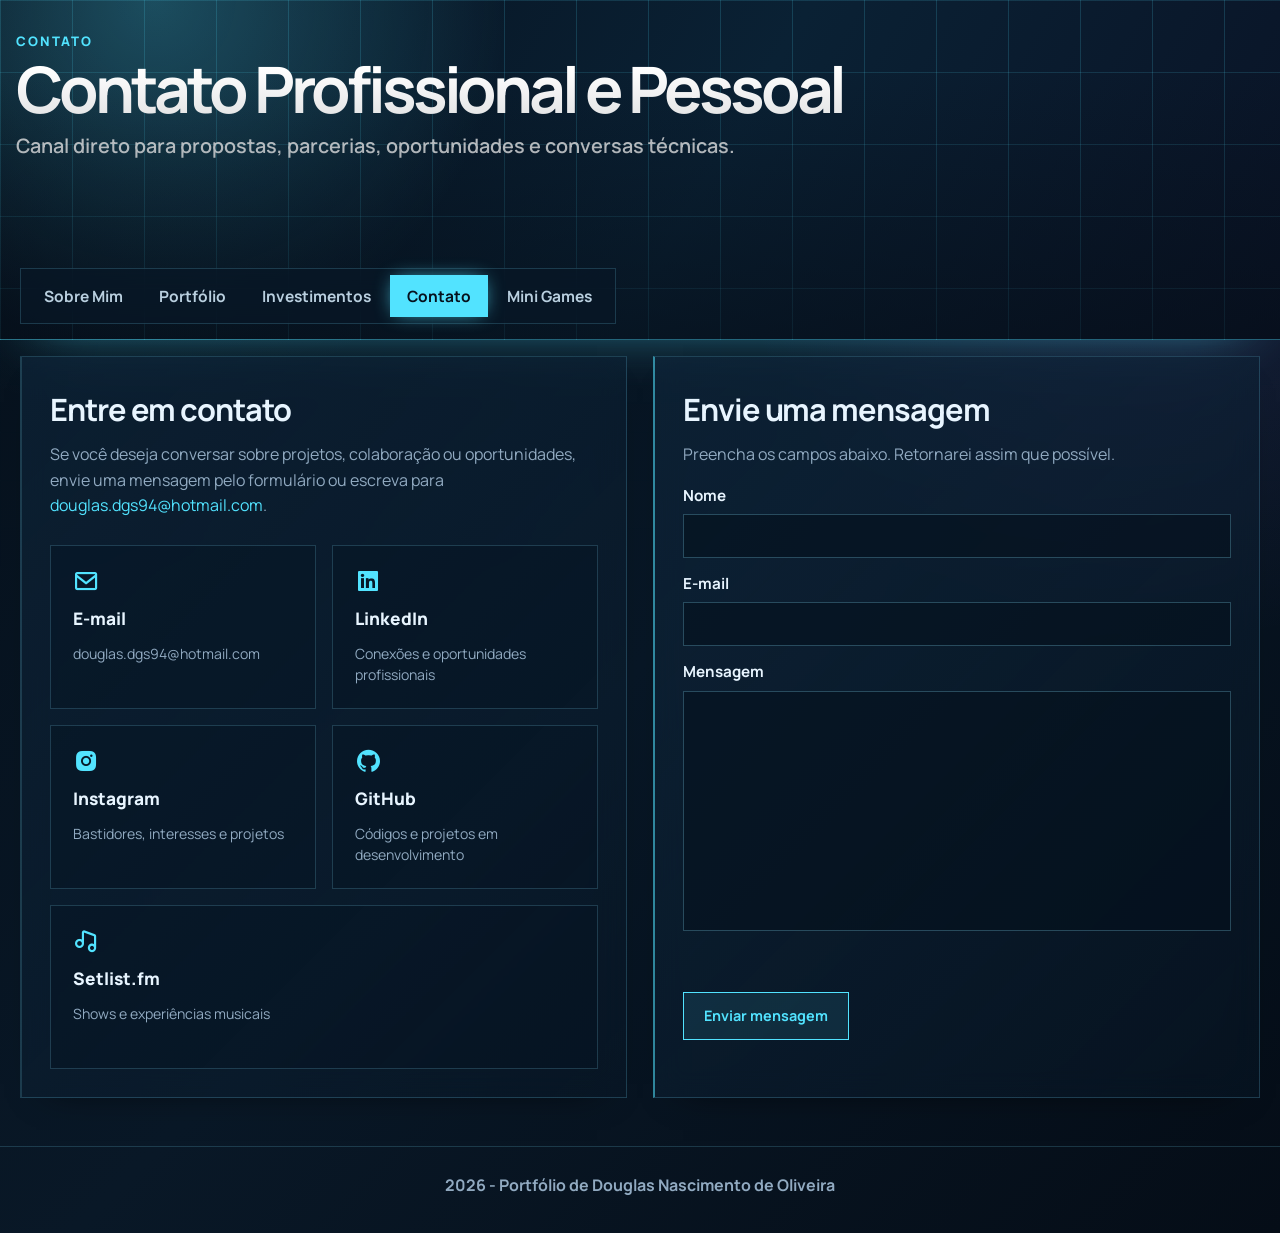
==== commit d46b3cdd: "trying again" ====
--- a/contato.html
+++ b/contato.html
@@ -10,11 +10,12 @@
     <link href="https://unpkg.com/boxicons@2.1.4/css/boxicons.min.css" rel="stylesheet">
     <link rel="icon" type="image/png" href="assets/favicon.png">
     <link rel="shortcut icon" href="assets/favicon.png" type="image/png">
-    <link rel="stylesheet" href="assets/style.css">
+    <link rel="stylesheet" href="assets/css/main.css">
+    <link rel="stylesheet" href="assets/css/pages/contato.css">
     <script src="assets/js/site.js" defer></script>
 </head>
 <body>
-    <header>
+    <header class="site-header">
         <div class="hero">
             <div class="hero-copy">
                 <p class="eyebrow">Contato</p>
@@ -59,7 +60,7 @@
                     <span class="channel-name">E-mail</span>
                     <span class="channel-detail">douglas.dgs94@hotmail.com</span>
                 </a>
-                <a class="topic-card contact-channel" href="https://www.linkedin.com/in/douglas-nascimento-de-oliveira" target="_blank" rel="noreferrer">
+                <a class="topic-card contact-channel" href="https://www.linkedin.com/in/DouglasNOliveira" target="_blank" rel="noreferrer">
                     <i class="bx bxl-linkedin-square channel-icon" aria-hidden="true"></i>
                     <span class="channel-name">LinkedIn</span>
                     <span class="channel-detail">Conexões e oportunidades profissionais</span>
--- a/assets/css/main.css
+++ b/assets/css/main.css
@@ -0,0 +1,26 @@
+/* ==========================================================================
+   ESTILOS COMPARTILHADOS — carregado em todas as páginas.
+   Cada página carrega também o seu próprio arquivo em css/pages/.
+
+   Organização:
+     base/        tokens (variáveis), reset e utilitários de texto
+     layout/      estrutura que se repete em toda página
+     components/  peças reutilizáveis (cards, botões, badges, formulários)
+     pages/       estilos exclusivos de uma página
+
+   A ordem dos imports importa: arquivos de baixo podem sobrescrever os de cima.
+   ========================================================================== */
+
+@import url("base/tokens.css");
+@import url("base/reset.css");
+@import url("base/text.css");
+
+@import url("layout/header.css");
+@import url("layout/nav.css");
+@import url("layout/container.css");
+@import url("layout/footer.css");
+
+@import url("components/card.css");
+@import url("components/badge.css");
+@import url("components/button.css");
+@import url("components/form.css");
--- a/assets/css/pages/contato.css
+++ b/assets/css/pages/contato.css
@@ -0,0 +1,88 @@
+/* ==========================================================================
+   PÁGINA: CONTATO
+   ========================================================================== */
+
+.contact-layout {
+  display: grid;
+  grid-template-columns: repeat(2, minmax(0, 1fr));
+  gap: 26px;
+  width: min(1280px, 100%);
+  margin: 0 auto;
+
+  & .card {
+    margin-bottom: 0;
+  }
+
+  @media (max-width: 900px) {
+    grid-template-columns: 1fr;
+  }
+}
+
+/* Canais de contato (e-mail, redes) */
+.contact-channel-grid {
+  display: grid;
+  grid-template-columns: repeat(2, minmax(0, 1fr));
+  gap: 16px;
+  margin-top: 26px;
+
+  & .contact-channel:last-child {
+    grid-column: 1 / -1;
+  }
+
+  @media (max-width: 760px) {
+    grid-template-columns: 1fr;
+
+    & .contact-channel:last-child {
+      grid-column: auto;
+    }
+  }
+}
+
+.contact-channel {
+  align-content: start;
+  min-height: 164px;
+  color: var(--text);
+
+  &:hover {
+    color: var(--text);
+  }
+}
+
+.channel-icon {
+  color: var(--primary);
+  font-size: 1.7rem;
+  line-height: 1;
+}
+
+.channel-name {
+  font-size: 1.08rem;
+  font-weight: 800;
+}
+
+.channel-detail {
+  color: var(--muted);
+  font-size: 0.88rem;
+  line-height: 1.5;
+}
+
+/* Formulário */
+.contact-form {
+  display: grid;
+  gap: 14px;
+}
+
+.form-row {
+  display: grid;
+  grid-template-columns: repeat(auto-fit, minmax(220px, 1fr));
+  gap: 18px;
+}
+
+.form-status {
+  min-height: 24px;
+  margin-top: 2px;
+  font-size: 0.92rem;
+  font-weight: 700;
+
+  &.success { color: var(--success); }
+  &.error { color: var(--danger); }
+}
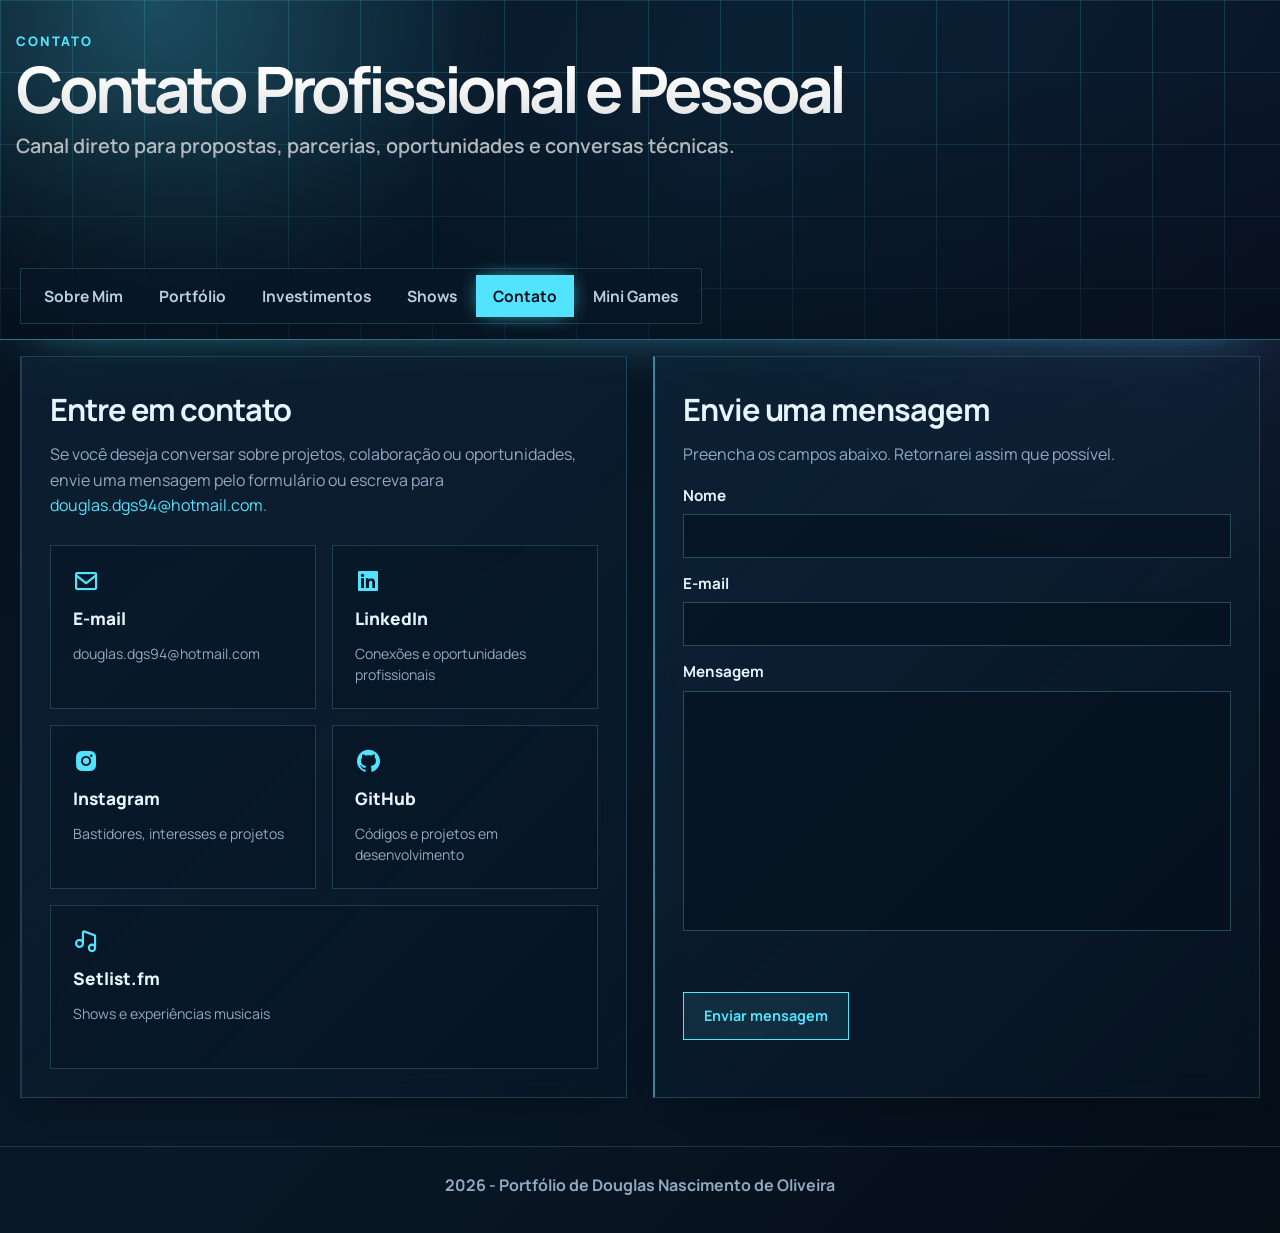
==== commit 2f5191c6: "trying again" ====
--- a/contato.html
+++ b/contato.html
@@ -7,7 +7,7 @@
     <link rel="preconnect" href="https://fonts.googleapis.com">
     <link rel="preconnect" href="https://fonts.gstatic.com" crossorigin>
     <link href="https://fonts.googleapis.com/css2?family=Manrope:wght@400;600;700;800&display=swap" rel="stylesheet">
-    <link href="https://unpkg.com/boxicons@2.1.4/css/boxicons.min.css" rel="stylesheet">
+    <link href="https://unpkg.com/boxicons@2.1.4/css/boxicons.min.css" rel="stylesheet" integrity="sha384-42kyIPf7HDYLkGffmxDhSx/3Z/53wGBs3nD6wEFxsbeDc7rMO6mkYbkAcpRsnMU2" crossorigin="anonymous">
     <link rel="icon" type="image/png" href="assets/favicon.png">
     <link rel="shortcut icon" href="assets/favicon.png" type="image/png">
     <link rel="stylesheet" href="assets/css/main.css">
@@ -36,6 +36,7 @@
                 <a class="tab-link" href="index.html">Sobre Mim</a>
                 <a class="tab-link" href="portfolio.html">Portfólio</a>
                 <a class="tab-link" href="investimentos.html">Investimentos</a>
+                <a class="tab-link" href="shows.html">Shows</a>
                 <a class="tab-link active" href="contato.html">Contato</a>
                 <div class="tab-dropdown" data-dropdown>
                     <a class="tab-link" href="minigames.html">Mini Games</a>
@@ -87,6 +88,10 @@
             <h2>Envie uma mensagem</h2>
             <p class="lead">Preencha os campos abaixo. Retornarei assim que possível.</p>
             <form class="contact-form" id="contact-form">
+                <!-- Honeypot anti-spam: invisível para pessoas; bots que preenchem
+                     todos os campos são descartados pelo Formspree (_gotcha) -->
+                <input type="text" name="_gotcha" tabindex="-1" autocomplete="off" aria-hidden="true" style="display:none">
+
                 <div>
                     <label for="name">Nome</label>
                     <input type="text" id="name" name="name" required>
